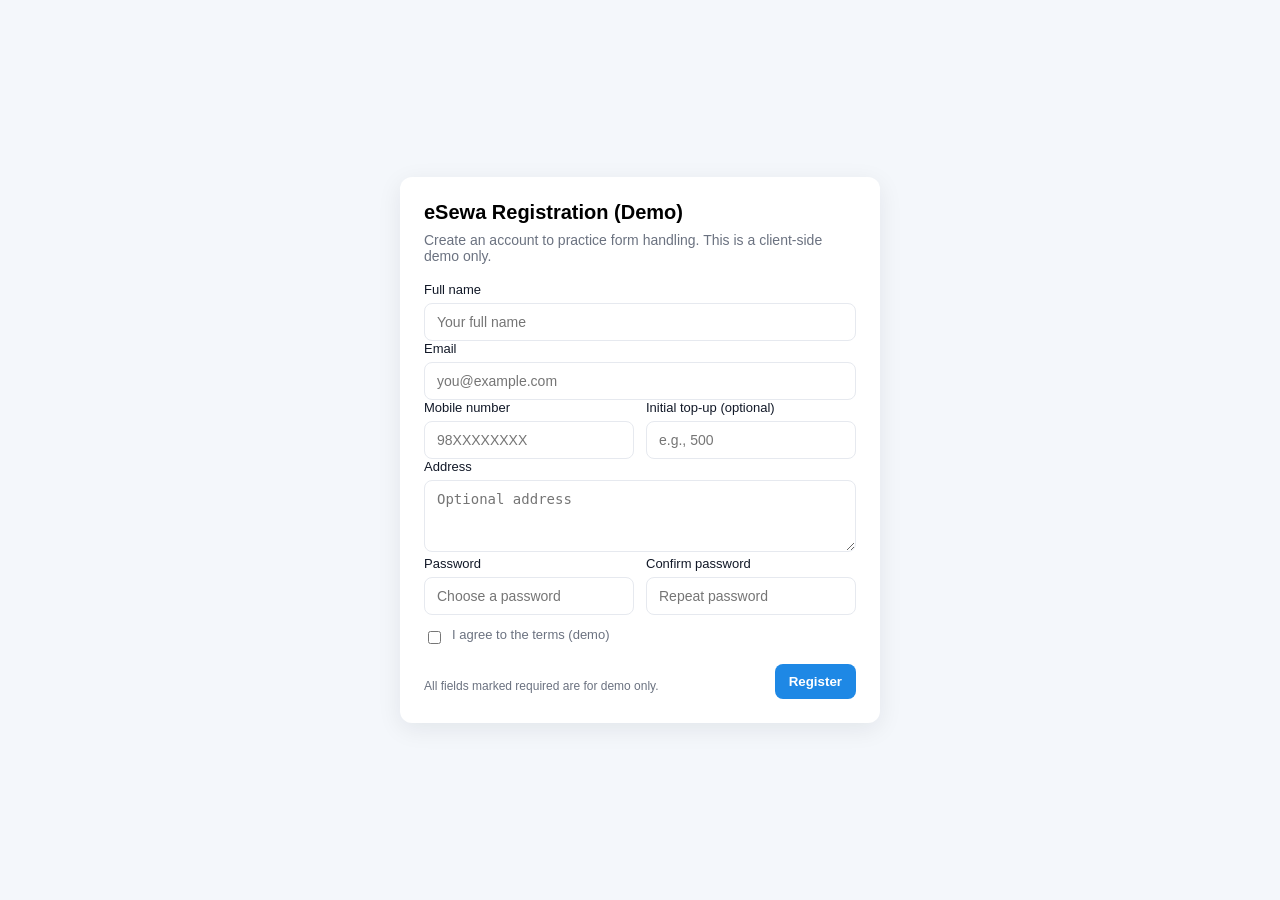
==== index.html @ d340f5ac "first commit" ====
<!doctype html>
<html lang="en">
	<head>
		<meta charset="utf-8" />
		<meta name="viewport" content="width=device-width, initial-scale=1" />
		<title>eSewa Registration — Demo</title>
		<link rel="stylesheet" href="styles.css">
	</head>
	<body>
		<main class="card" role="main">
			<h1>eSewa Registration (Demo)</h1>
			<p class="lead">Create an account to practice form handling. This is a client-side demo only.</p>

			<div id="error" style="display:none" class="error" role="alert"></div>

			<form id="regForm" novalidate>
				<label for="fullname">Full name</label>
				<input id="fullname" name="fullname" type="text" placeholder="Your full name" required />

				<label for="email">Email</label>
				<input id="email" name="email" type="email" placeholder="you@example.com" required />

				<div class="row">
					<div>
						<label for="mobile">Mobile number</label>
						<input id="mobile" name="mobile" type="text" placeholder="98XXXXXXXX" required />
					</div>
					<div>
						<label for="amount">Initial top-up (optional)</label>
						<input id="amount" name="amount" type="text" placeholder="e.g., 500" />
					</div>
				</div>

				<label for="address">Address</label>
				<textarea id="address" name="address" placeholder="Optional address"></textarea>

				<div class="row">
					<div>
						<label for="password">Password</label>
						<input id="password" name="password" type="password" placeholder="Choose a password" required />
					</div>
					<div>
						<label for="confirm">Confirm password</label>
						<input id="confirm" name="confirm" type="password" placeholder="Repeat password" required />
					</div>
				</div>

				<div style="margin-top:12px;display:flex;align-items:center;gap:8px">
					<input id="terms" type="checkbox" />
					<label for="terms" class="muted">I agree to the terms (demo)</label>
				</div>

				<div class="actions">
					<span class="note">All fields marked required are for demo only.</span>
					<button type="submit">Register</button>
				</div>
			</form>
		</main>

		<script>
			const form = document.getElementById('regForm');
			const err = document.getElementById('error');

			function showError(msg){
				err.style.display = msg ? 'block' : 'none';
				err.textContent = msg || '';
			}

			function isEmail(v){
				return /^[^\s@]+@[^\s@]+\.[^\s@]+$/.test(v);
			}

			form.addEventListener('submit', (e)=>{
				e.preventDefault();
				showError('');

				const fullname = form.fullname.value.trim();
				const email = form.email.value.trim();
				const mobile = form.mobile.value.replace(/\D/g,'');
				const password = form.password.value;
				const confirm = form.confirm.value;
				const terms = document.getElementById('terms').checked;

				if(!fullname) return showError('Please enter your full name.');
				if(!email || !isEmail(email)) return showError('Please enter a valid email.');
				if(!mobile || mobile.length < 9) return showError('Please enter a valid mobile number.');
				if(password.length < 6) return showError('Password must be at least 6 characters.');
				if(password !== confirm) return showError('Passwords do not match.');
				if(!terms) return showError('You must agree to the terms to continue.');

				// Demo success — in a real app we'd POST to a server here
				showError('');
				alert('Registration successful (demo) — check console for form data.');
				console.log('Form data (demo):', {fullname,email,mobile,password});
				form.reset();
			});
		</script>
	</body>
</html>
---- styles.css ----
:root{--bg:#f4f7fb;--card:#fff;--accent:#1e88e5;--muted:#6b7280}
*{box-sizing:border-box}
body{font-family:Inter,Segoe UI,Helvetica,Arial,sans-serif;background:var(--bg);margin:0;padding:24px;display:flex;align-items:center;justify-content:center;min-height:100vh}
.card{background:var(--card);width:100%;max-width:480px;padding:24px;border-radius:12px;box-shadow:0 6px 24px rgba(16,24,40,.08)}
h1{margin:0 0 8px;font-size:20px}
p.lead{margin:0 0 18px;color:var(--muted);font-size:14px}
label{display:block;font-size:13px;color:#111827;margin-bottom:6px}
input[type=text],input[type=email],input[type=password],textarea{width:100%;padding:10px 12px;border:1px solid #e6e9ef;border-radius:8px;font-size:14px}
textarea{resize:vertical;min-height:72px}
.row{display:grid;grid-template-columns:1fr 1fr;gap:12px}
.actions{display:flex;align-items:center;justify-content:space-between;margin-top:16px}
button{background:var(--accent);color:#fff;padding:10px 14px;border:0;border-radius:8px;font-weight:600;cursor:pointer}
.muted{color:var(--muted);font-size:13px}
.error{background:#fff0f0;color:#9b1c1c;padding:8px;border-radius:8px;margin-bottom:12px;border:1px solid #f5c2c2}
.note{font-size:12px;color:var(--muted);margin-top:8px}
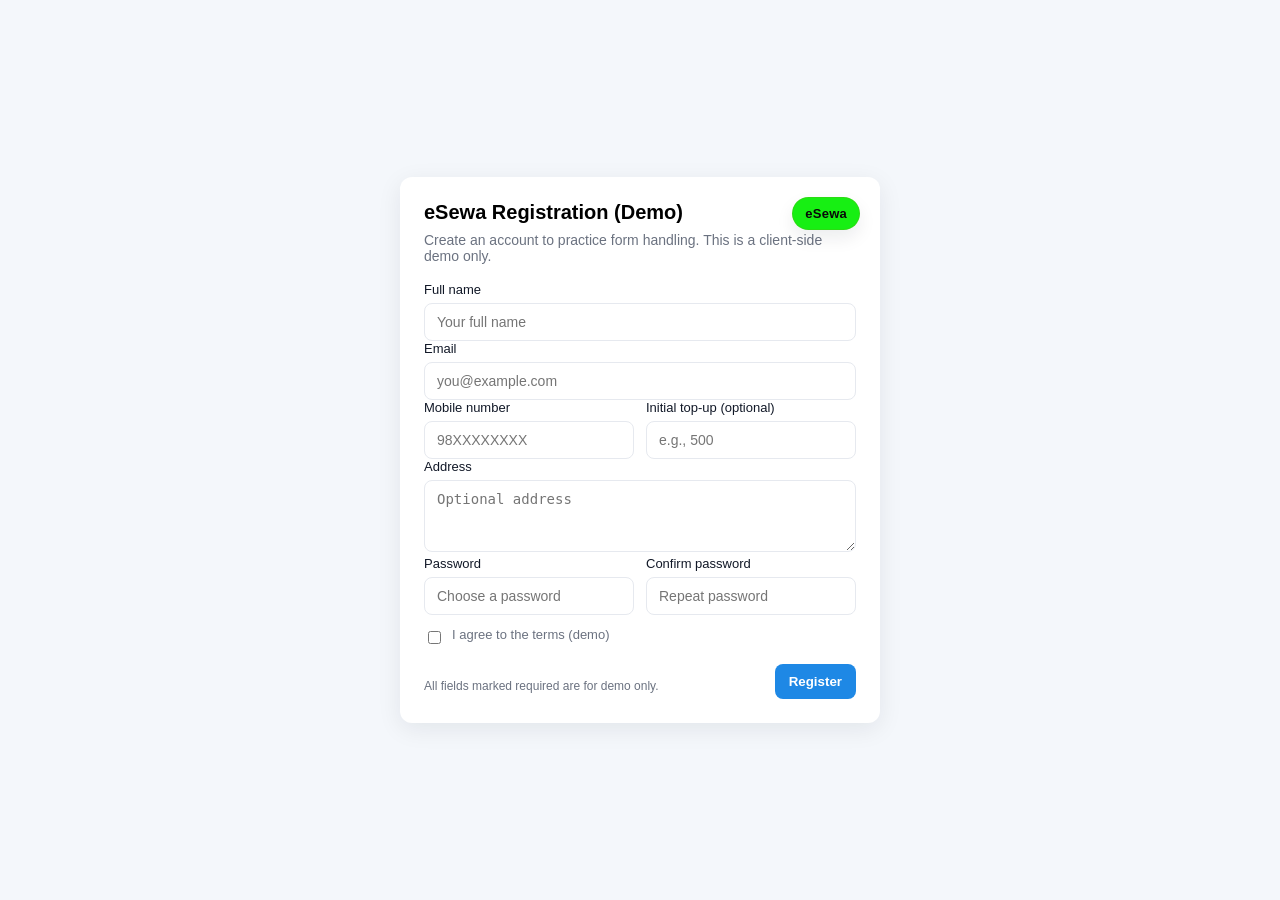
==== commit c34eaad7: "Add restaurant menu demo with styles, images, location info, and payment methods" ====
--- a/index.html
+++ b/index.html
@@ -8,6 +8,7 @@
 	</head>
 	<body>
 		<main class="card" role="main">
+			<div class="card-logo">eSewa</div>
 			<h1>eSewa Registration (Demo)</h1>
 			<p class="lead">Create an account to practice form handling. This is a client-side demo only.</p>
 
--- a/styles.css
+++ b/styles.css
@@ -1,7 +1,8 @@
 :root{--bg:#f4f7fb;--card:#fff;--accent:#1e88e5;--muted:#6b7280}
 *{box-sizing:border-box}
 body{font-family:Inter,Segoe UI,Helvetica,Arial,sans-serif;background:var(--bg);margin:0;padding:24px;display:flex;align-items:center;justify-content:center;min-height:100vh}
-.card{background:var(--card);width:100%;max-width:480px;padding:24px;border-radius:12px;box-shadow:0 6px 24px rgba(16,24,40,.08)}
+.card{position:relative;background:var(--card);width:100%;max-width:480px;padding:24px;border-radius:12px;box-shadow:0 6px 24px rgba(16,24,40,.08)}
+.card-logo{position:absolute;top:20px;right:20px;padding:8px 12px;border-radius:999px;background:#17ef13;color:#090809;font-weight:700;font-size:13px;letter-spacing:.02em;box-shadow:0 8px 18px rgba(15,23,42,.08);border:1px solid rgba(226,45,37,.1)}
 h1{margin:0 0 8px;font-size:20px}
 p.lead{margin:0 0 18px;color:var(--muted);font-size:14px}
 label{display:block;font-size:13px;color:#111827;margin-bottom:6px}
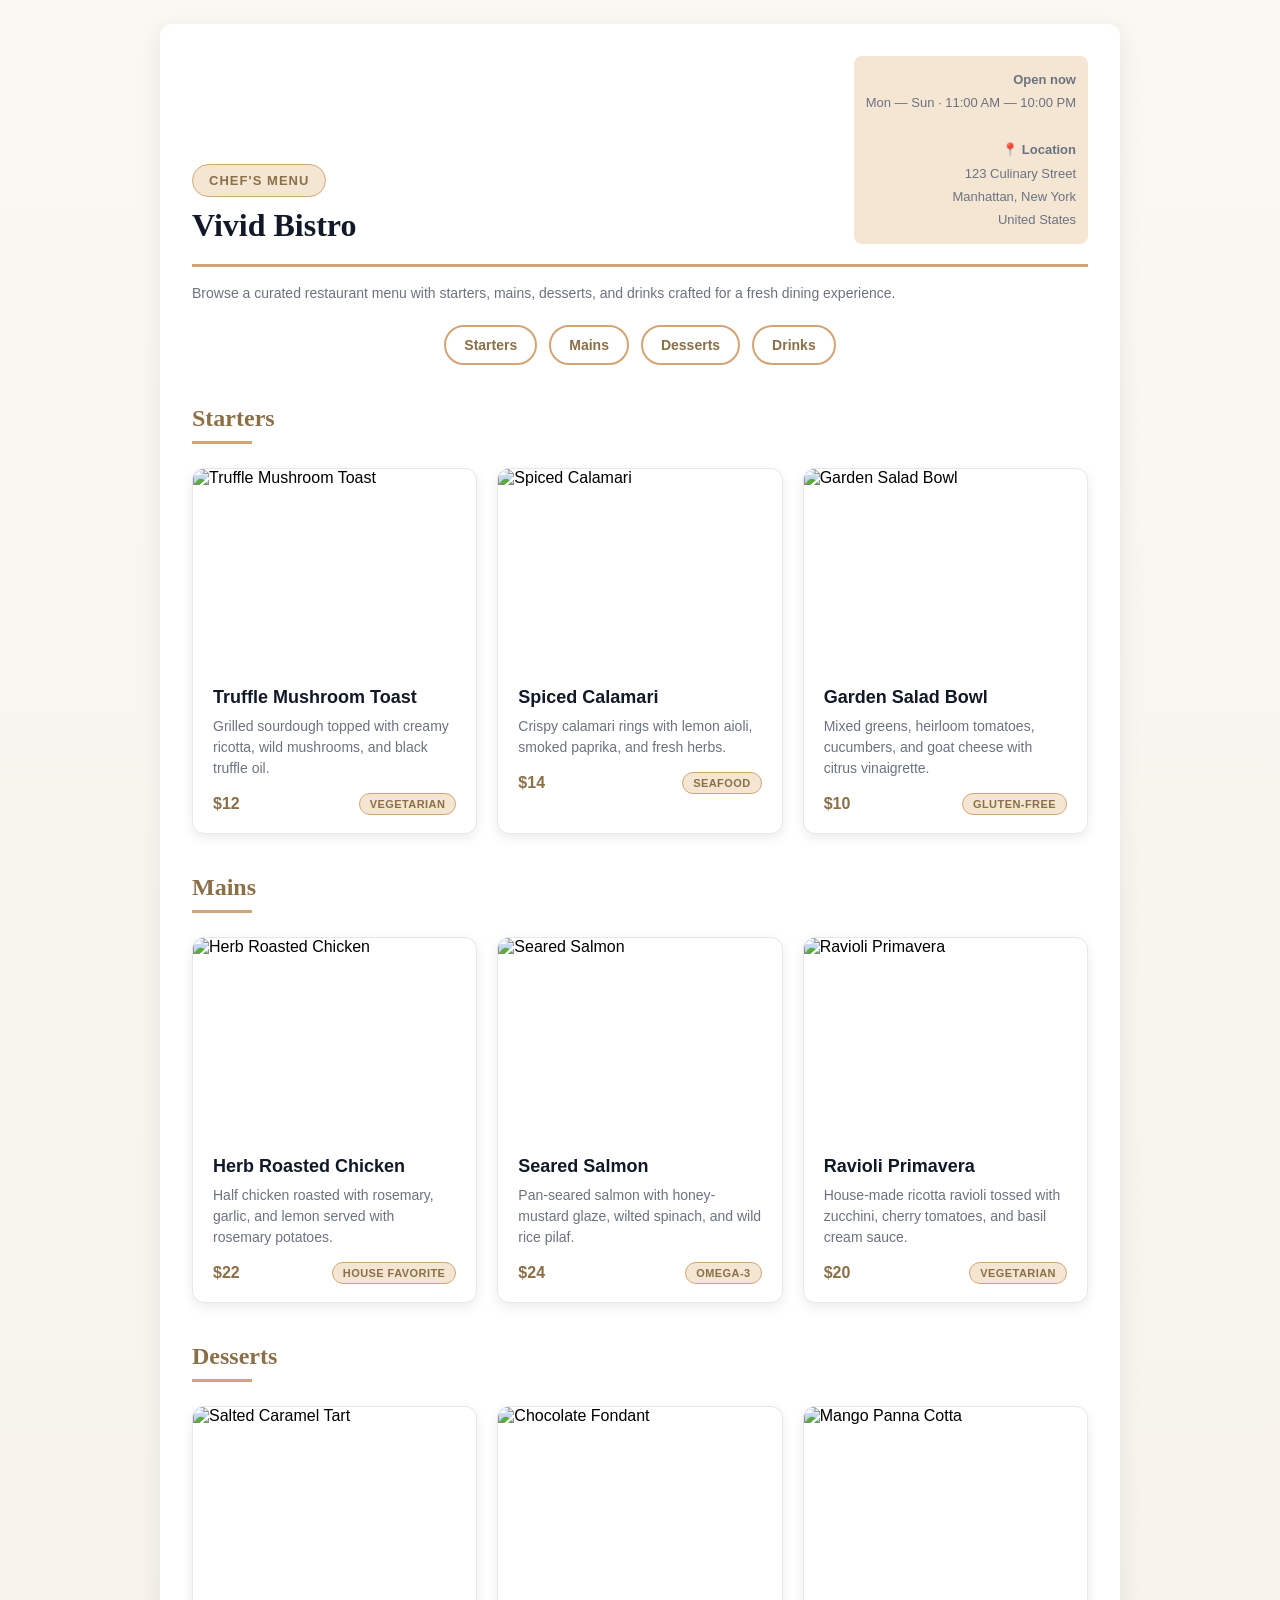
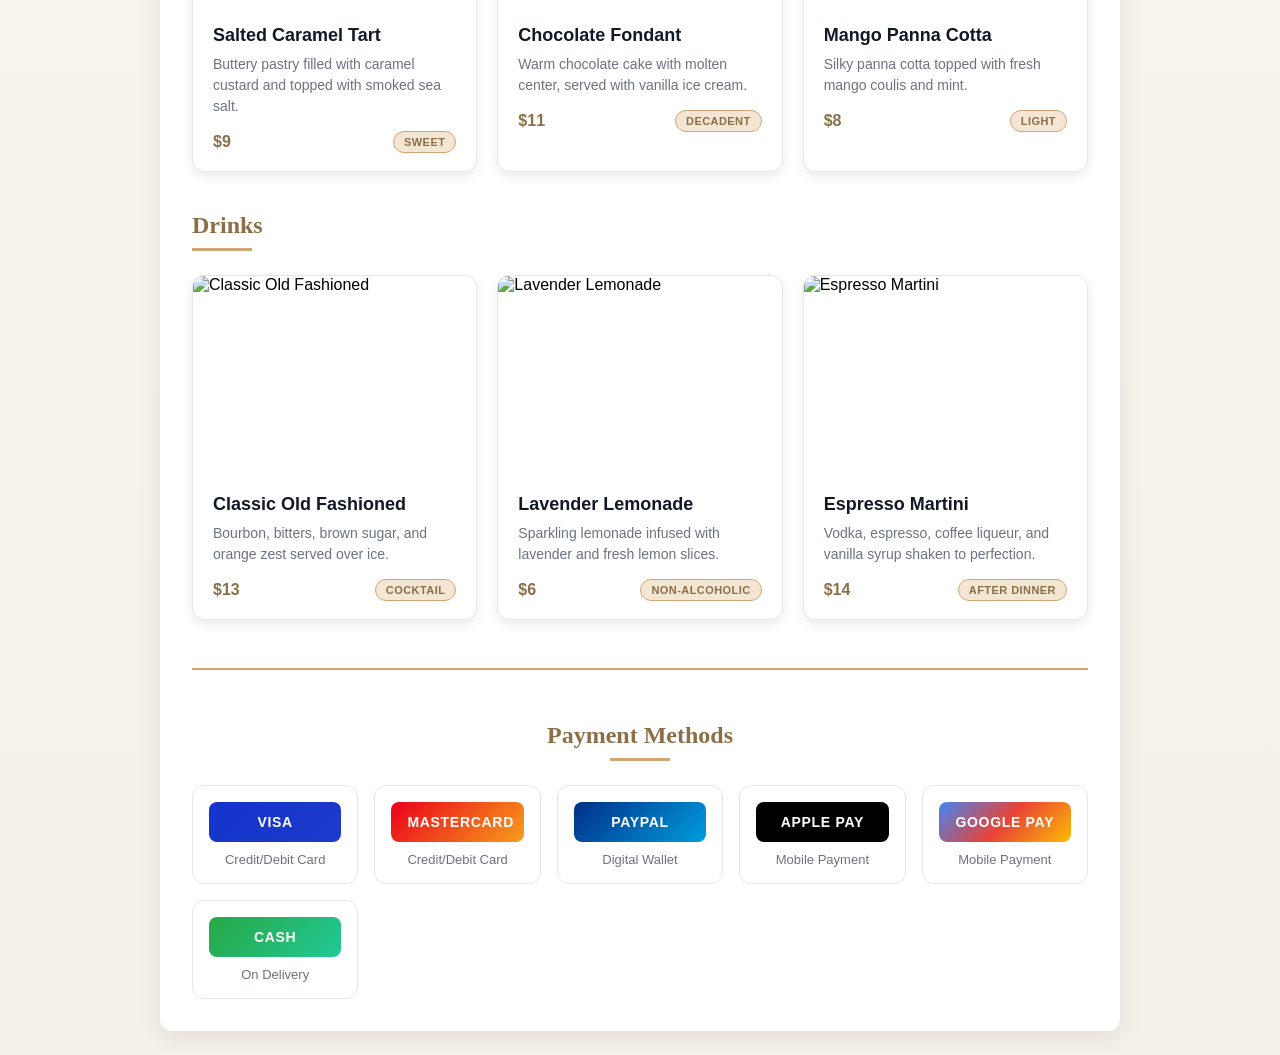
==== commit 292fd0b7: "Rename index2.html to index.html" ====
--- a/index.html
+++ b/index.html
@@ -3,99 +3,186 @@
 	<head>
 		<meta charset="utf-8" />
 		<meta name="viewport" content="width=device-width, initial-scale=1" />
-		<title>eSewa Registration — Demo</title>
+		<title>Restaurant Menu Demo</title>
 		<link rel="stylesheet" href="styles.css">
+		<link rel="stylesheet" href="menu-styles.css">
 	</head>
 	<body>
-		<main class="card" role="main">
-			<div class="card-logo">eSewa</div>
-			<h1>eSewa Registration (Demo)</h1>
-			<p class="lead">Create an account to practice form handling. This is a client-side demo only.</p>
+		<main class="card menu-card" role="main">
+			<div class="header">
+				<div>
+					<span class="eyebrow">Chef's Menu</span>
+					<h1>Vivid Bistro</h1>
+				</div>
+				<div class="meta">
+					<strong>Open now</strong><br>
+					Mon — Sun · 11:00 AM — 10:00 PM<br>
+					<br>
+					<strong>📍 Location</strong><br>
+					123 Culinary Street<br>
+					Manhattan, New York<br>
+					United States
+				</div>
+			</div>
 
-			<div id="error" style="display:none" class="error" role="alert"></div>
+			<p class="lead">Browse a curated restaurant menu with starters, mains, desserts, and drinks crafted for a fresh dining experience.</p>
 
-			<form id="regForm" novalidate>
-				<label for="fullname">Full name</label>
-				<input id="fullname" name="fullname" type="text" placeholder="Your full name" required />
+			<nav class="menu-nav" aria-label="Menu categories">
+				<a href="#starters">Starters</a>
+				<a href="#mains">Mains</a>
+				<a href="#desserts">Desserts</a>
+				<a href="#drinks">Drinks</a>
+			</nav>
 
-				<label for="email">Email</label>
-				<input id="email" name="email" type="email" placeholder="you@example.com" required />
+			<section id="starters" class="menu-section">
+				<h2>Starters</h2>
+				<div class="menu-grid">
+					<article class="menu-item">
+						<img src="https://placehold.co/360x220?text=Truffle+Toast&font=raleway" alt="Truffle Mushroom Toast">
+						<div class="menu-item-content">
+							<h3>Truffle Mushroom Toast</h3>
+							<p>Grilled sourdough topped with creamy ricotta, wild mushrooms, and black truffle oil.</p>
+							<div class="details"><span class="price">$12</span><span class="tag">Vegetarian</span></div>
+						</div>
+					</article>
+					<article class="menu-item">
+						<img src="https://placehold.co/360x220?text=Spiced+Calamari&font=raleway" alt="Spiced Calamari">
+						<div class="menu-item-content">
+							<h3>Spiced Calamari</h3>
+							<p>Crispy calamari rings with lemon aioli, smoked paprika, and fresh herbs.</p>
+							<div class="details"><span class="price">$14</span><span class="tag">Seafood</span></div>
+						</div>
+					</article>
+					<article class="menu-item">
+						<img src="https://placehold.co/360x220?text=Garden+Salad&font=raleway" alt="Garden Salad Bowl">
+						<div class="menu-item-content">
+							<h3>Garden Salad Bowl</h3>
+							<p>Mixed greens, heirloom tomatoes, cucumbers, and goat cheese with citrus vinaigrette.</p>
+							<div class="details"><span class="price">$10</span><span class="tag">Gluten-Free</span></div>
+						</div>
+					</article>
+				</div>
+			</section>
 
-				<div class="row">
-					<div>
-						<label for="mobile">Mobile number</label>
-						<input id="mobile" name="mobile" type="text" placeholder="98XXXXXXXX" required />
+			<section id="mains" class="menu-section">
+				<h2>Mains</h2>
+				<div class="menu-grid">
+					<article class="menu-item">
+						<img src="https://placehold.co/360x220?text=Roasted+Chicken&font=raleway" alt="Herb Roasted Chicken">
+						<div class="menu-item-content">
+							<h3>Herb Roasted Chicken</h3>
+							<p>Half chicken roasted with rosemary, garlic, and lemon served with rosemary potatoes.</p>
+							<div class="details"><span class="price">$22</span><span class="tag">House Favorite</span></div>
+						</div>
+					</article>
+					<article class="menu-item">
+						<img src="https://placehold.co/360x220?text=Seared+Salmon&font=raleway" alt="Seared Salmon">
+						<div class="menu-item-content">
+							<h3>Seared Salmon</h3>
+							<p>Pan-seared salmon with honey-mustard glaze, wilted spinach, and wild rice pilaf.</p>
+							<div class="details"><span class="price">$24</span><span class="tag">Omega-3</span></div>
+						</div>
+					</article>
+					<article class="menu-item">
+						<img src="https://placehold.co/360x220?text=Ravioli+Primavera&font=raleway" alt="Ravioli Primavera">
+						<div class="menu-item-content">
+							<h3>Ravioli Primavera</h3>
+							<p>House-made ricotta ravioli tossed with zucchini, cherry tomatoes, and basil cream sauce.</p>
+							<div class="details"><span class="price">$20</span><span class="tag">Vegetarian</span></div>
+						</div>
+					</article>
+				</div>
+			</section>
+
+			<section id="desserts" class="menu-section">
+				<h2>Desserts</h2>
+				<div class="menu-grid">
+					<article class="menu-item">
+						<img src="https://placehold.co/360x220?text=Caramel+Tart&font=raleway" alt="Salted Caramel Tart">
+						<div class="menu-item-content">
+							<h3>Salted Caramel Tart</h3>
+							<p>Buttery pastry filled with caramel custard and topped with smoked sea salt.</p>
+							<div class="details"><span class="price">$9</span><span class="tag">Sweet</span></div>
+						</div>
+					</article>
+					<article class="menu-item">
+						<img src="https://placehold.co/360x220?text=Chocolate+Fondant&font=raleway" alt="Chocolate Fondant">
+						<div class="menu-item-content">
+							<h3>Chocolate Fondant</h3>
+							<p>Warm chocolate cake with molten center, served with vanilla ice cream.</p>
+							<div class="details"><span class="price">$11</span><span class="tag">Decadent</span></div>
+						</div>
+					</article>
+					<article class="menu-item">
+						<img src="https://placehold.co/360x220?text=Mango+Panna+Cotta&font=raleway" alt="Mango Panna Cotta">
+						<div class="menu-item-content">
+							<h3>Mango Panna Cotta</h3>
+							<p>Silky panna cotta topped with fresh mango coulis and mint.</p>
+							<div class="details"><span class="price">$8</span><span class="tag">Light</span></div>
+						</div>
+					</article>
+				</div>
+			</section>
+
+			<section id="drinks" class="menu-section">
+				<h2>Drinks</h2>
+				<div class="menu-grid">
+					<article class="menu-item">
+						<img src="https://placehold.co/360x220?text=Old+Fashioned&font=raleway" alt="Classic Old Fashioned">
+						<div class="menu-item-content">
+							<h3>Classic Old Fashioned</h3>
+							<p>Bourbon, bitters, brown sugar, and orange zest served over ice.</p>
+							<div class="details"><span class="price">$13</span><span class="tag">Cocktail</span></div>
+						</div>
+					</article>
+					<article class="menu-item">
+						<img src="https://placehold.co/360x220?text=Lavender+Lemonade&font=raleway" alt="Lavender Lemonade">
+						<div class="menu-item-content">
+							<h3>Lavender Lemonade</h3>
+							<p>Sparkling lemonade infused with lavender and fresh lemon slices.</p>
+							<div class="details"><span class="price">$6</span><span class="tag">Non-Alcoholic</span></div>
+						</div>
+					</article>
+					<article class="menu-item">
+						<img src="https://placehold.co/360x220?text=Espresso+Martini&font=raleway" alt="Espresso Martini">
+						<div class="menu-item-content">
+							<h3>Espresso Martini</h3>
+							<p>Vodka, espresso, coffee liqueur, and vanilla syrup shaken to perfection.</p>
+							<div class="details"><span class="price">$14</span><span class="tag">After Dinner</span></div>
+						</div>
+					</article>
+				</div>
+			</section>
+
+			<section class="payment-section">
+				<h2>Payment Methods</h2>
+				<div class="payment-methods">
+					<div class="payment-item">
+						<div class="payment-badge visa">Visa</div>
+						<p>Credit/Debit Card</p>
 					</div>
-					<div>
-						<label for="amount">Initial top-up (optional)</label>
-						<input id="amount" name="amount" type="text" placeholder="e.g., 500" />
+					<div class="payment-item">
+						<div class="payment-badge mastercard">Mastercard</div>
+						<p>Credit/Debit Card</p>
+					</div>
+					<div class="payment-item">
+						<div class="payment-badge paypal">PayPal</div>
+						<p>Digital Wallet</p>
+					</div>
+					<div class="payment-item">
+						<div class="payment-badge apple">Apple Pay</div>
+						<p>Mobile Payment</p>
+					</div>
+					<div class="payment-item">
+						<div class="payment-badge google">Google Pay</div>
+						<p>Mobile Payment</p>
+					</div>
+					<div class="payment-item">
+						<div class="payment-badge cash">Cash</div>
+						<p>On Delivery</p>
 					</div>
 				</div>
-
-				<label for="address">Address</label>
-				<textarea id="address" name="address" placeholder="Optional address"></textarea>
-
-				<div class="row">
-					<div>
-						<label for="password">Password</label>
-						<input id="password" name="password" type="password" placeholder="Choose a password" required />
-					</div>
-					<div>
-						<label for="confirm">Confirm password</label>
-						<input id="confirm" name="confirm" type="password" placeholder="Repeat password" required />
-					</div>
-				</div>
-
-				<div style="margin-top:12px;display:flex;align-items:center;gap:8px">
-					<input id="terms" type="checkbox" />
-					<label for="terms" class="muted">I agree to the terms (demo)</label>
-				</div>
-
-				<div class="actions">
-					<span class="note">All fields marked required are for demo only.</span>
-					<button type="submit">Register</button>
-				</div>
-			</form>
+			</section>
 		</main>
-
-		<script>
-			const form = document.getElementById('regForm');
-			const err = document.getElementById('error');
-
-			function showError(msg){
-				err.style.display = msg ? 'block' : 'none';
-				err.textContent = msg || '';
-			}
-
-			function isEmail(v){
-				return /^[^\s@]+@[^\s@]+\.[^\s@]+$/.test(v);
-			}
-
-			form.addEventListener('submit', (e)=>{
-				e.preventDefault();
-				showError('');
-
-				const fullname = form.fullname.value.trim();
-				const email = form.email.value.trim();
-				const mobile = form.mobile.value.replace(/\D/g,'');
-				const password = form.password.value;
-				const confirm = form.confirm.value;
-				const terms = document.getElementById('terms').checked;
-
-				if(!fullname) return showError('Please enter your full name.');
-				if(!email || !isEmail(email)) return showError('Please enter a valid email.');
-				if(!mobile || mobile.length < 9) return showError('Please enter a valid mobile number.');
-				if(password.length < 6) return showError('Password must be at least 6 characters.');
-				if(password !== confirm) return showError('Passwords do not match.');
-				if(!terms) return showError('You must agree to the terms to continue.');
-
-				// Demo success — in a real app we'd POST to a server here
-				showError('');
-				alert('Registration successful (demo) — check console for form data.');
-				console.log('Form data (demo):', {fullname,email,mobile,password});
-				form.reset();
-			});
-		</script>
 	</body>
 </html>
-
--- a/menu-styles.css
+++ b/menu-styles.css
@@ -0,0 +1,334 @@
+/* Menu Brand Colors */
+:root {
+	--primary-color: #d4a574;
+	--primary-dark: #8b6f47;
+	--primary-light: #f5e6d3;
+	--accent-warm: #e22d25;
+	--accent-cool: #1e88e5;
+	--text-primary: #111827;
+	--text-secondary: #6b7280;
+	--bg-light: #fafaf9;
+	--border-light: #e5e7eb;
+}
+
+/* Page Background */
+body {
+	background: linear-gradient(180deg, #faf8f3 0%, #f5f0e8 100%);
+}
+
+/* Menu Card Styling */
+.menu-card {
+	max-width: 960px;
+	padding: 32px;
+}
+
+/* Header Section */
+.header {
+	display: flex;
+	flex-wrap: wrap;
+	align-items: flex-end;
+	justify-content: space-between;
+	gap: 20px;
+	margin-bottom: 18px;
+	border-bottom: 3px solid var(--primary-color);
+	padding-bottom: 20px;
+}
+
+.eyebrow {
+	display: inline-block;
+	padding: 8px 16px;
+	border-radius: 999px;
+	background: var(--primary-light);
+	color: var(--primary-dark);
+	font-size: 13px;
+	font-weight: 700;
+	text-transform: uppercase;
+	letter-spacing: 0.08em;
+	margin-bottom: 10px;
+	border: 1px solid var(--primary-color);
+}
+
+.header h1 {
+	margin: 0;
+	font-size: 32px;
+	color: var(--text-primary);
+	font-family: 'Georgia', serif;
+}
+
+.header .meta {
+	text-align: right;
+	color: var(--text-secondary);
+	line-height: 1.8;
+	font-size: 13px;
+	font-weight: 500;
+	padding: 12px;
+	border-radius: 8px;
+	background: var(--primary-light);
+}
+
+/* Navigation */
+.menu-nav {
+	display: flex;
+	flex-wrap: wrap;
+	gap: 12px;
+	margin: 24px 0 28px;
+	justify-content: center;
+}
+
+.menu-nav a {
+	padding: 10px 18px;
+	border-radius: 999px;
+	background: #fff;
+	border: 2px solid var(--primary-color);
+	color: var(--primary-dark);
+	font-size: 14px;
+	font-weight: 600;
+	text-decoration: none;
+	transition: all 0.3s ease;
+}
+
+.menu-nav a:hover {
+	background: var(--primary-color);
+	border-color: var(--primary-color);
+	color: #fff;
+	transform: translateY(-2px);
+	box-shadow: 0 8px 16px rgba(212, 165, 116, 0.3);
+}
+
+/* Menu Sections */
+.menu-section {
+	margin-top: 40px;
+}
+
+.menu-section h2 {
+	margin-bottom: 24px;
+	font-size: 24px;
+	color: var(--primary-dark);
+	font-family: 'Georgia', serif;
+	position: relative;
+	padding-bottom: 12px;
+}
+
+.menu-section h2::after {
+	content: '';
+	position: absolute;
+	bottom: 0;
+	left: 0;
+	width: 60px;
+	height: 3px;
+	background: var(--primary-color);
+}
+
+/* Menu Grid */
+.menu-grid {
+	display: grid;
+	grid-template-columns: repeat(auto-fit, minmax(280px, 1fr));
+	gap: 20px;
+}
+
+/* Menu Item Cards */
+.menu-item {
+	overflow: hidden;
+	border: 1px solid var(--border-light);
+	border-radius: 12px;
+	background: #fff;
+	box-shadow: 0 4px 12px rgba(0, 0, 0, 0.08);
+	transition: all 0.3s ease;
+}
+
+.menu-item:hover {
+	transform: translateY(-4px);
+	box-shadow: 0 12px 24px rgba(212, 165, 116, 0.15);
+	border-color: var(--primary-color);
+}
+
+.menu-item img {
+	width: 100%;
+	height: 200px;
+	display: block;
+	object-fit: cover;
+}
+
+.menu-item-content {
+	padding: 18px 20px;
+}
+
+.menu-item h3 {
+	margin: 0 0 8px;
+	font-size: 18px;
+	color: var(--text-primary);
+	font-weight: 700;
+}
+
+.menu-item p {
+	margin: 0 0 14px;
+	color: var(--text-secondary);
+	font-size: 14px;
+	line-height: 1.5;
+}
+
+.menu-item .price {
+	font-weight: 700;
+	color: var(--primary-dark);
+	font-size: 16px;
+}
+
+.menu-item .tag {
+	display: inline-block;
+	padding: 4px 10px;
+	border-radius: 999px;
+	background: var(--primary-light);
+	color: var(--primary-dark);
+	font-size: 11px;
+	font-weight: 700;
+	text-transform: uppercase;
+	letter-spacing: 0.04em;
+	border: 1px solid var(--primary-color);
+}
+
+.menu-item .details {
+	display: flex;
+	justify-content: space-between;
+	align-items: center;
+	gap: 12px;
+	font-size: 13px;
+	color: var(--text-secondary);
+}
+
+/* Payment Methods Section */
+.payment-section {
+	margin-top: 48px;
+	padding-top: 32px;
+	border-top: 2px solid var(--primary-color);
+}
+
+.payment-section h2 {
+	margin-bottom: 24px;
+	font-size: 24px;
+	color: var(--primary-dark);
+	font-family: 'Georgia', serif;
+	text-align: center;
+	position: relative;
+	padding-bottom: 12px;
+}
+
+.payment-section h2::after {
+	content: '';
+	position: absolute;
+	bottom: 0;
+	left: 50%;
+	transform: translateX(-50%);
+	width: 60px;
+	height: 3px;
+	background: var(--primary-color);
+}
+
+.payment-methods {
+	display: grid;
+	grid-template-columns: repeat(auto-fit, minmax(150px, 1fr));
+	gap: 16px;
+	margin-top: 24px;
+}
+
+.payment-item {
+	display: flex;
+	flex-direction: column;
+	align-items: center;
+	gap: 10px;
+	padding: 16px;
+	text-align: center;
+	border-radius: 12px;
+	background: #fff;
+	border: 1px solid var(--border-light);
+	transition: all 0.3s ease;
+}
+
+.payment-item:hover {
+	border-color: var(--primary-color);
+	box-shadow: 0 8px 16px rgba(212, 165, 116, 0.1);
+}
+
+.payment-badge {
+	width: 100%;
+	padding: 12px 16px;
+	border-radius: 8px;
+	font-weight: 700;
+	font-size: 14px;
+	color: #fff;
+	text-transform: uppercase;
+	letter-spacing: 0.05em;
+}
+
+.payment-badge.visa {
+	background: linear-gradient(135deg, #1434cb 0%, #1d3bcb 100%);
+}
+
+.payment-badge.mastercard {
+	background: linear-gradient(135deg, #eb001b 0%, #f79e1b 100%);
+}
+
+.payment-badge.paypal {
+	background: linear-gradient(135deg, #003087 0%, #009cde 100%);
+}
+
+.payment-badge.apple {
+	background: #000;
+}
+
+.payment-badge.google {
+	background: linear-gradient(135deg, #4285f4 0%, #ea4335 50%, #fbbc04 100%);
+}
+
+.payment-badge.cash {
+	background: linear-gradient(135deg, #28a745 0%, #20c997 100%);
+}
+
+.payment-item p {
+	margin: 0;
+	font-size: 13px;
+	color: var(--text-secondary);
+	font-weight: 500;
+}
+
+/* Responsive Design */
+@media (max-width: 768px) {
+	.menu-card {
+		padding: 20px;
+	}
+
+	.header {
+		flex-direction: column;
+		align-items: flex-start;
+	}
+
+	.header .meta {
+		text-align: left;
+	}
+
+	.header h1 {
+		font-size: 24px;
+	}
+
+	.menu-grid {
+		grid-template-columns: 1fr;
+	}
+
+	.payment-methods {
+		grid-template-columns: repeat(auto-fit, minmax(120px, 1fr));
+	}
+}
+
+@media (max-width: 480px) {
+	.menu-nav {
+		flex-direction: column;
+	}
+
+	.menu-nav a {
+		width: 100%;
+		text-align: center;
+	}
+
+	.payment-methods {
+		grid-template-columns: repeat(2, 1fr);
+	}
+}
